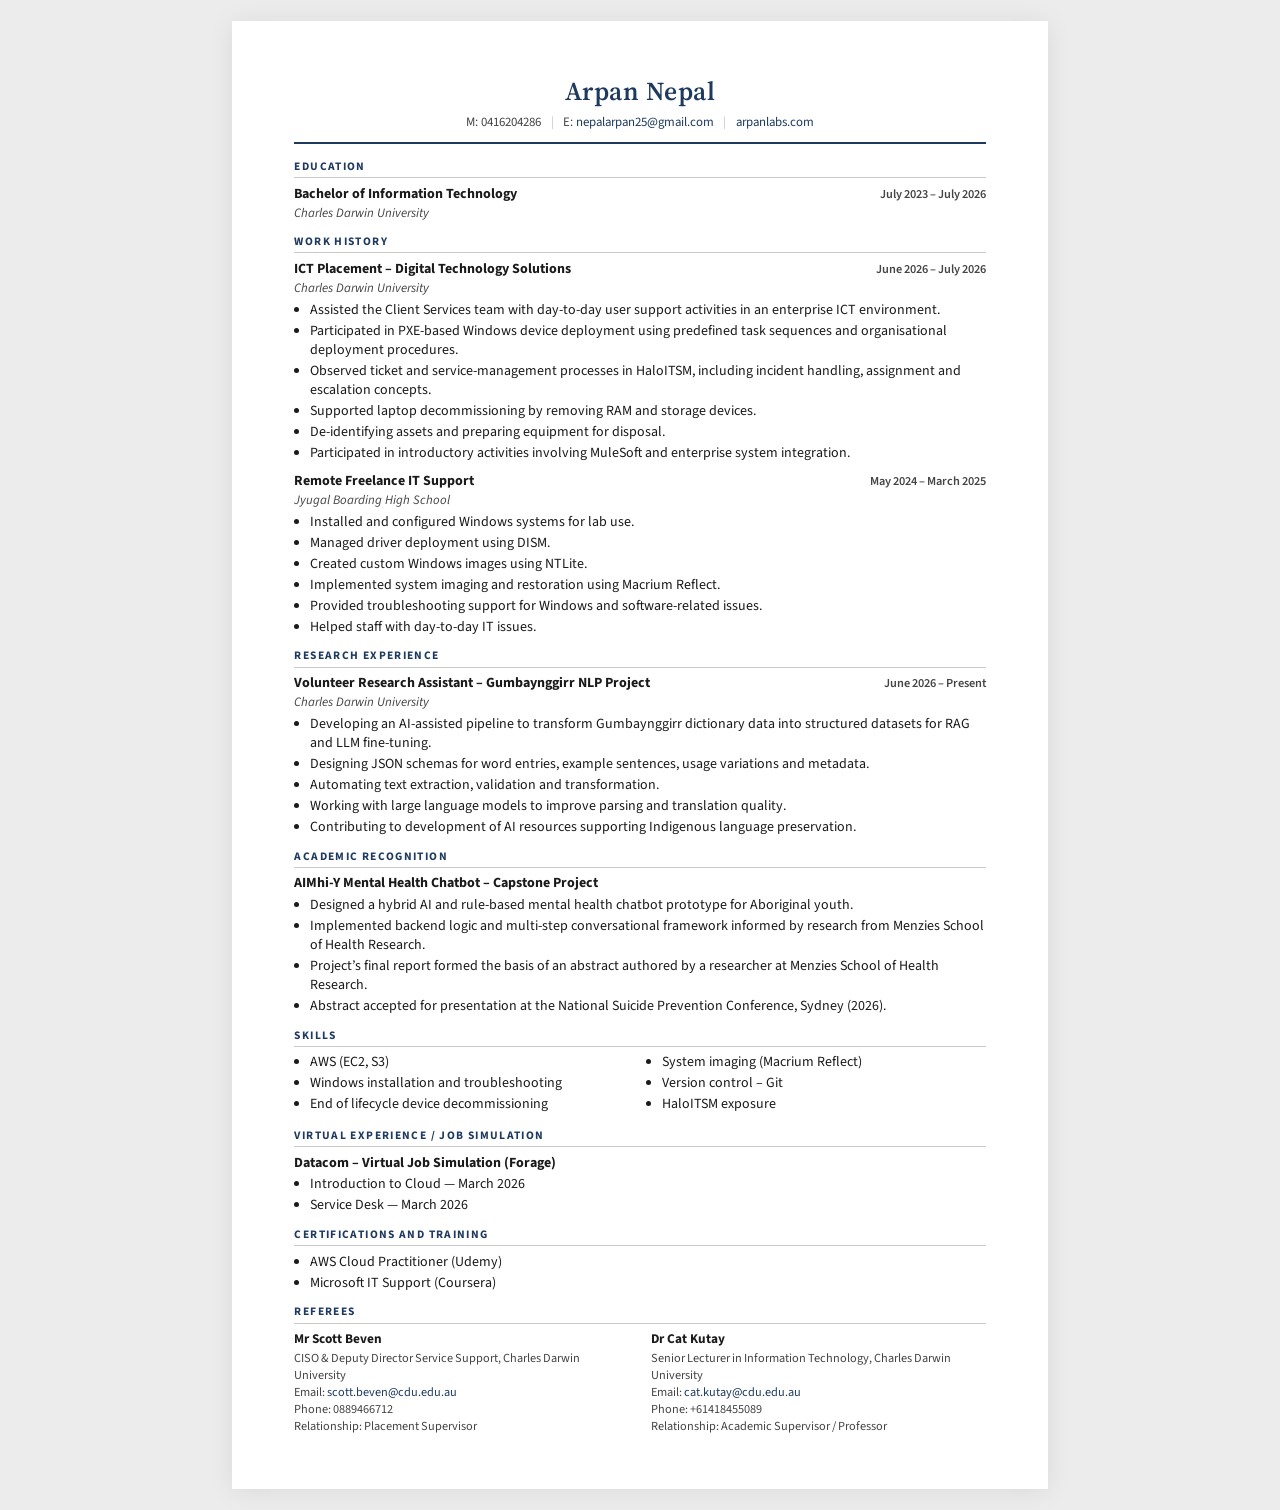
==== resume.html @ a09455fe "updated site and resume" ====
<!DOCTYPE html>
<html lang="en">
<head>
  <meta charset="UTF-8" />
  <meta name="viewport" content="width=device-width, initial-scale=1.0" />
  <title>Arpan Nepal — Resume</title>
  <link rel="preconnect" href="https://fonts.googleapis.com" />
  <link rel="preconnect" href="https://fonts.gstatic.com" crossorigin />
  <link href="https://fonts.googleapis.com/css2?family=Source+Sans+3:wght@400;600;700&family=Source+Serif+4:opsz,wght@8..60,600&display=swap" rel="stylesheet" />
  <link rel="stylesheet" href="resume.css" />
</head>
<body>
  <main class="resume">
    <header class="header">
      <h1>Arpan Nepal</h1>
      <p class="contact">
        <span>M: 0416204286</span>
        <span class="sep">|</span>
        <span>E: <a href="mailto:nepalarpan25@gmail.com">nepalarpan25@gmail.com</a></span>
        <span class="sep">|</span>
        <span><a href="https://arpanlabs.com">arpanlabs.com</a></span>
      </p>
    </header>

    <section class="section">
      <h2>Education</h2>
      <div class="entry">
        <div class="entry-header">
          <h3>Bachelor of Information Technology</h3>
          <span class="dates">July 2023 – July 2026</span>
        </div>
        <p class="org">Charles Darwin University</p>
      </div>
    </section>

    <section class="section">
      <h2>Work History</h2>

      <div class="entry">
        <div class="entry-header">
          <h3>ICT Placement – Digital Technology Solutions</h3>
          <span class="dates">June 2026 – July 2026</span>
        </div>
        <p class="org">Charles Darwin University</p>
        <ul>
          <li>Assisted the Client Services team with day-to-day user support activities in an enterprise ICT environment.</li>
          <li>Participated in PXE-based Windows device deployment using predefined task sequences and organisational deployment procedures.</li>
          <li>Observed ticket and service-management processes in HaloITSM, including incident handling, assignment and escalation concepts.</li>
          <li>Supported laptop decommissioning by removing RAM and storage devices.</li>
          <li>De-identifying assets and preparing equipment for disposal.</li>
          <li>Participated in introductory activities involving MuleSoft and enterprise system integration.</li>
        </ul>
      </div>

      <div class="entry">
        <div class="entry-header">
          <h3>Remote Freelance IT Support</h3>
          <span class="dates">May 2024 – March 2025</span>
        </div>
        <p class="org">Jyugal Boarding High School</p>
        <ul>
          <li>Installed and configured Windows systems for lab use.</li>
          <li>Managed driver deployment using DISM.</li>
          <li>Created custom Windows images using NTLite.</li>
          <li>Implemented system imaging and restoration using Macrium Reflect.</li>
          <li>Provided troubleshooting support for Windows and software-related issues.</li>
          <li>Helped staff with day-to-day IT issues.</li>
        </ul>
      </div>
    </section>

    <section class="section">
      <h2>Research Experience</h2>

      <div class="entry">
        <div class="entry-header">
          <h3>Volunteer Research Assistant – Gumbaynggirr NLP Project</h3>
          <span class="dates">June 2026 – Present</span>
        </div>
        <p class="org">Charles Darwin University</p>
        <ul>
          <li>Developing an AI-assisted pipeline to transform Gumbaynggirr dictionary data into structured datasets for RAG and LLM fine-tuning.</li>
          <li>Designing JSON schemas for word entries, example sentences, usage variations and metadata.</li>
          <li>Automating text extraction, validation and transformation.</li>
          <li>Working with large language models to improve parsing and translation quality.</li>
          <li>Contributing to development of AI resources supporting Indigenous language preservation.</li>
        </ul>
      </div>
    </section>

    <section class="section">
      <h2>Academic Recognition</h2>

      <div class="entry">
        <div class="entry-header">
          <h3>AIMhi-Y Mental Health Chatbot – Capstone Project</h3>
        </div>
        <ul>
          <li>Designed a hybrid AI and rule-based mental health chatbot prototype for Aboriginal youth.</li>
          <li>Implemented backend logic and multi-step conversational framework informed by research from Menzies School of Health Research.</li>
          <li>Project’s final report formed the basis of an abstract authored by a researcher at Menzies School of Health Research.</li>
          <li>Abstract accepted for presentation at the National Suicide Prevention Conference, Sydney (2026).</li>
        </ul>
      </div>
    </section>

    <section class="section">
      <h2>Skills</h2>
      <ul class="skills-list">
        <li>AWS (EC2, S3)</li>
        <li>Windows installation and troubleshooting</li>
        <li>End of lifecycle device decommissioning</li>
        <li>System imaging (Macrium Reflect)</li>
        <li>Version control – Git</li>
        <li>HaloITSM exposure</li>
      </ul>
    </section>

    <section class="section">
      <h2>Virtual Experience / Job Simulation</h2>

      <div class="entry">
        <div class="entry-header">
          <h3>Datacom – Virtual Job Simulation (Forage)</h3>
        </div>
        <ul class="compact-list">
          <li>Introduction to Cloud — March 2026</li>
          <li>Service Desk — March 2026</li>
        </ul>
      </div>
    </section>

    <section class="section">
      <h2>Certifications and Training</h2>
      <ul class="compact-list">
        <li>AWS Cloud Practitioner (Udemy)</li>
        <li>Microsoft IT Support (Coursera)</li>
      </ul>
    </section>

    <section class="section">
      <h2>Referees</h2>

      <div class="referees">
        <div class="referee">
          <h3>Mr Scott Beven</h3>
          <p>CISO &amp; Deputy Director Service Support, Charles Darwin University</p>
          <p>Email: <a href="mailto:scott.beven@cdu.edu.au">scott.beven@cdu.edu.au</a></p>
          <p>Phone: 0889466712</p>
          <p>Relationship: Placement Supervisor</p>
        </div>

        <div class="referee">
          <h3>Dr Cat Kutay</h3>
          <p>Senior Lecturer in Information Technology, Charles Darwin University</p>
          <p>Email: <a href="mailto:cat.kutay@cdu.edu.au">cat.kutay@cdu.edu.au</a></p>
          <p>Phone: +61418455089</p>
          <p>Relationship: Academic Supervisor / Professor</p>
        </div>
      </div>
    </section>
  </main>
</body>
</html>
---- resume.css ----
:root {
  --ink: #1a1a1a;
  --muted: #444;
  --rule: #c8c8c8;
  --accent: #1e3a5f;
  --page-width: 8.5in;
  --page-padding: 0.55in 0.65in;
}

*,
*::before,
*::after {
  box-sizing: border-box;
}

html {
  font-size: 10.5pt;
}

body {
  margin: 0;
  font-family: "Source Sans 3", "Segoe UI", sans-serif;
  color: var(--ink);
  line-height: 1.35;
  background: #ececec;
}

a {
  color: var(--accent);
  text-decoration: none;
}

.resume {
  max-width: var(--page-width);
  margin: 1.5rem auto;
  padding: var(--page-padding);
  background: #fff;
  box-shadow: 0 2px 24px rgba(0, 0, 0, 0.08);
}

.header {
  text-align: center;
  margin-bottom: 1.1rem;
  padding-bottom: 0.75rem;
  border-bottom: 2px solid var(--accent);
}

.header h1 {
  margin: 0 0 0.35rem;
  font-family: "Source Serif 4", Georgia, serif;
  font-size: 1.85rem;
  font-weight: 600;
  letter-spacing: 0.02em;
  color: var(--accent);
}

.contact {
  margin: 0;
  font-size: 0.92rem;
  color: var(--muted);
}

.contact .sep {
  margin: 0 0.45rem;
  color: var(--rule);
}

.section {
  margin-top: 0.85rem;
}

.section h2 {
  margin: 0 0 0.45rem;
  padding-bottom: 0.2rem;
  font-size: 0.82rem;
  font-weight: 700;
  letter-spacing: 0.12em;
  text-transform: uppercase;
  color: var(--accent);
  border-bottom: 1px solid var(--rule);
}

.entry {
  margin-bottom: 0.65rem;
}

.entry-header {
  display: flex;
  justify-content: space-between;
  align-items: baseline;
  gap: 1rem;
}

.entry-header h3 {
  margin: 0;
  font-size: 1rem;
  font-weight: 700;
}

.dates {
  flex-shrink: 0;
  font-size: 0.88rem;
  font-weight: 600;
  color: var(--muted);
  white-space: nowrap;
}

.org {
  margin: 0.1rem 0 0.25rem;
  font-size: 0.92rem;
  font-style: italic;
  color: var(--muted);
}

ul {
  margin: 0.2rem 0 0;
  padding-left: 1.15rem;
}

li {
  margin-bottom: 0.15rem;
}

.skills-list {
  columns: 2;
  column-gap: 2rem;
}

.referees {
  display: grid;
  grid-template-columns: 1fr 1fr;
  gap: 1rem 1.5rem;
}

.referee h3 {
  margin: 0 0 0.15rem;
  font-size: 0.95rem;
  font-weight: 700;
}

.referee p {
  margin: 0.05rem 0;
  font-size: 0.88rem;
  color: var(--muted);
}

@media print {
  @page {
    size: A4;
    margin: 0.45in 0.55in;
  }

  body {
    background: #fff;
  }

  .resume {
    margin: 0;
    padding: 0;
    box-shadow: none;
    max-width: none;
  }

  a {
    color: var(--ink);
  }
}

@media (max-width: 640px) {
  .resume {
    margin: 0;
    padding: 1.25rem 1rem;
    box-shadow: none;
  }

  .entry-header {
    flex-direction: column;
  }

  .skills-list,
  .referees {
    columns: 1;
    grid-template-columns: 1fr;
  }
}
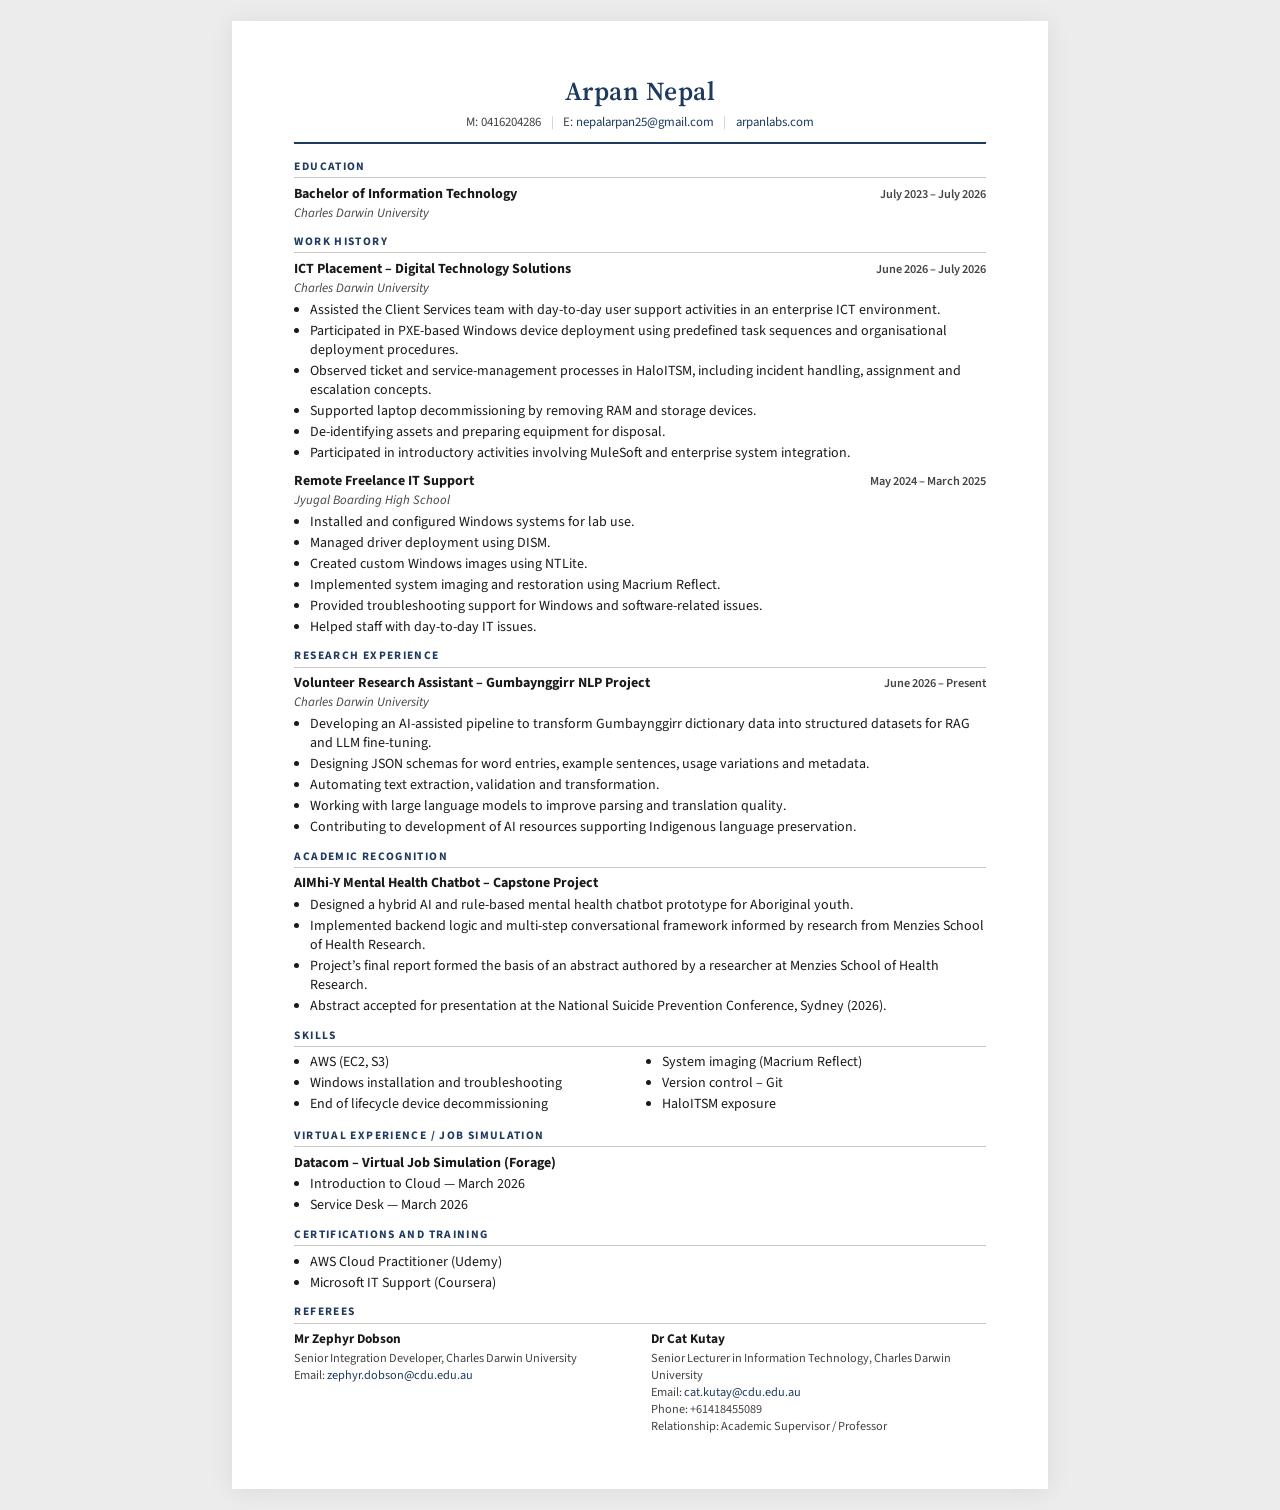
==== commit ddd7dee0: "Update graduate status and referees; temporarily hide resume button" ====
--- a/resume.html
+++ b/resume.html
@@ -143,11 +143,9 @@
 
       <div class="referees">
         <div class="referee">
-          <h3>Mr Scott Beven</h3>
-          <p>CISO &amp; Deputy Director Service Support, Charles Darwin University</p>
-          <p>Email: <a href="mailto:scott.beven@cdu.edu.au">scott.beven@cdu.edu.au</a></p>
-          <p>Phone: 0889466712</p>
-          <p>Relationship: Placement Supervisor</p>
+          <h3>Mr Zephyr Dobson</h3>
+          <p>Senior Integration Developer, Charles Darwin University</p>
+          <p>Email: <a href="mailto:zephyr.dobson@cdu.edu.au">zephyr.dobson@cdu.edu.au</a></p>
         </div>
 
         <div class="referee">
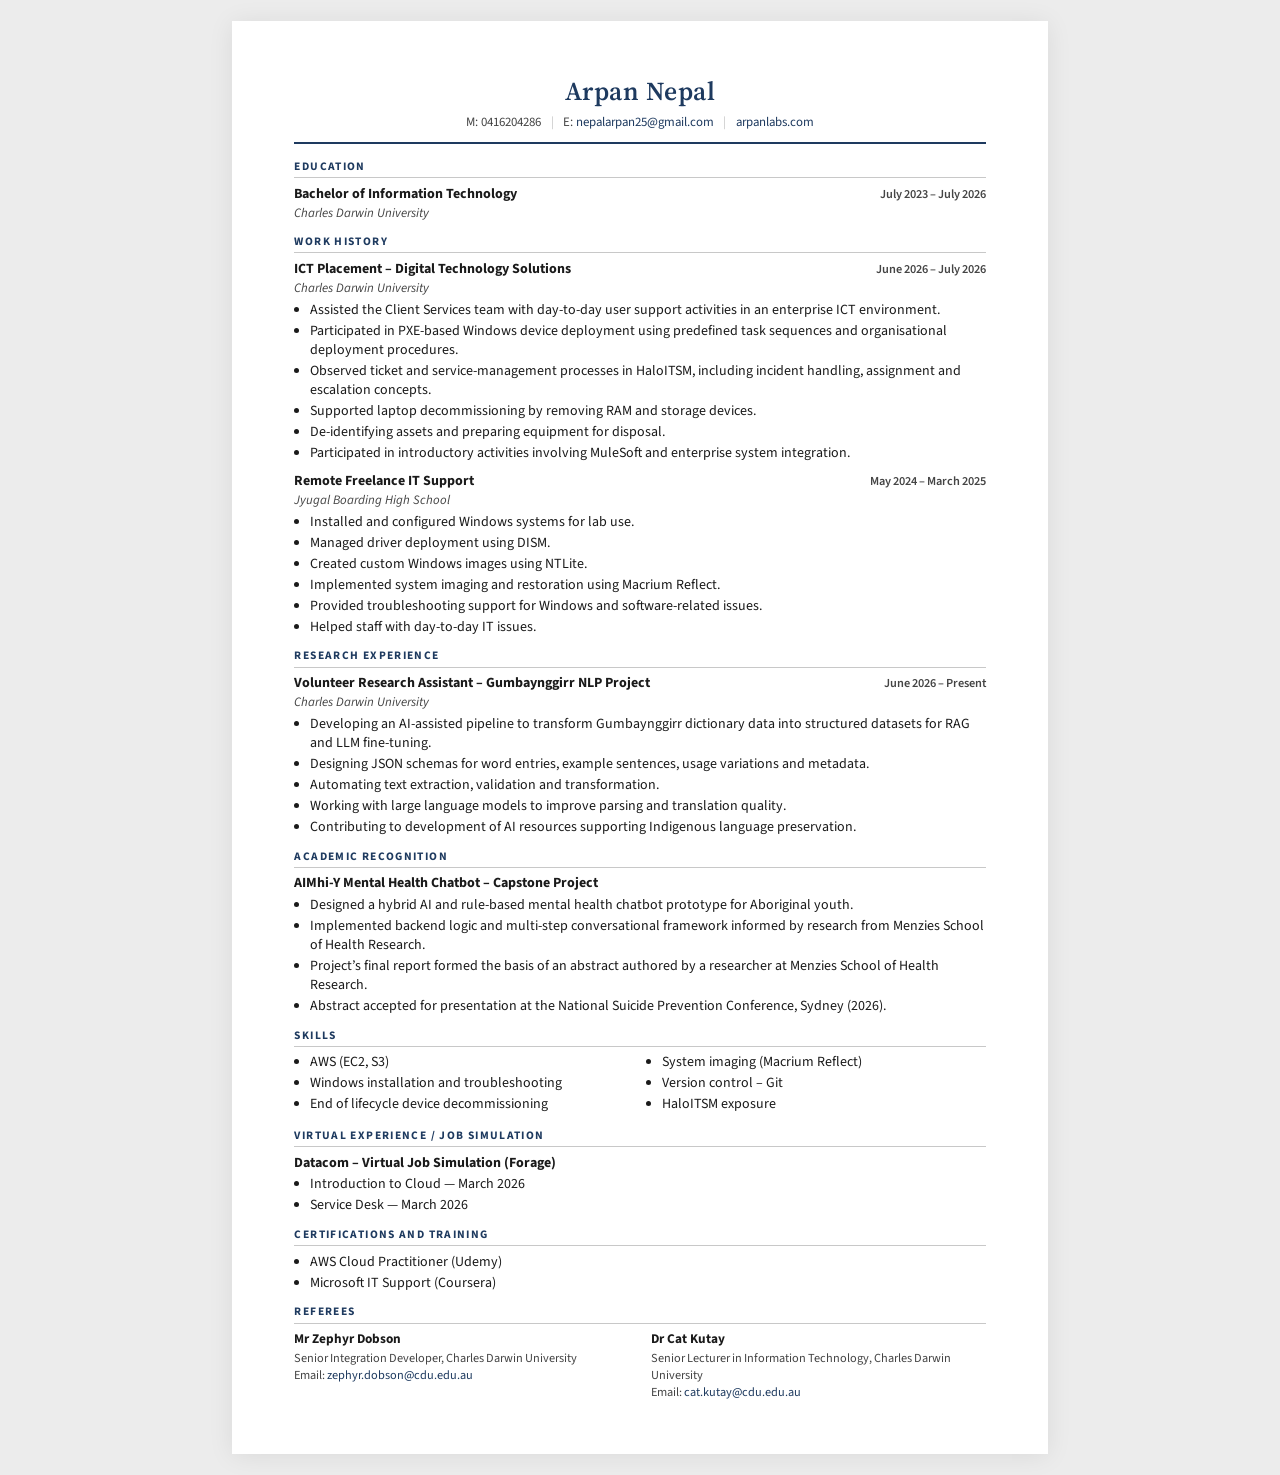
==== commit 485feb14: "Remove Cat Kutay phone and relationship from referee details" ====
--- a/resume.html
+++ b/resume.html
@@ -152,8 +152,6 @@
           <h3>Dr Cat Kutay</h3>
           <p>Senior Lecturer in Information Technology, Charles Darwin University</p>
           <p>Email: <a href="mailto:cat.kutay@cdu.edu.au">cat.kutay@cdu.edu.au</a></p>
-          <p>Phone: +61418455089</p>
-          <p>Relationship: Academic Supervisor / Professor</p>
         </div>
       </div>
     </section>
